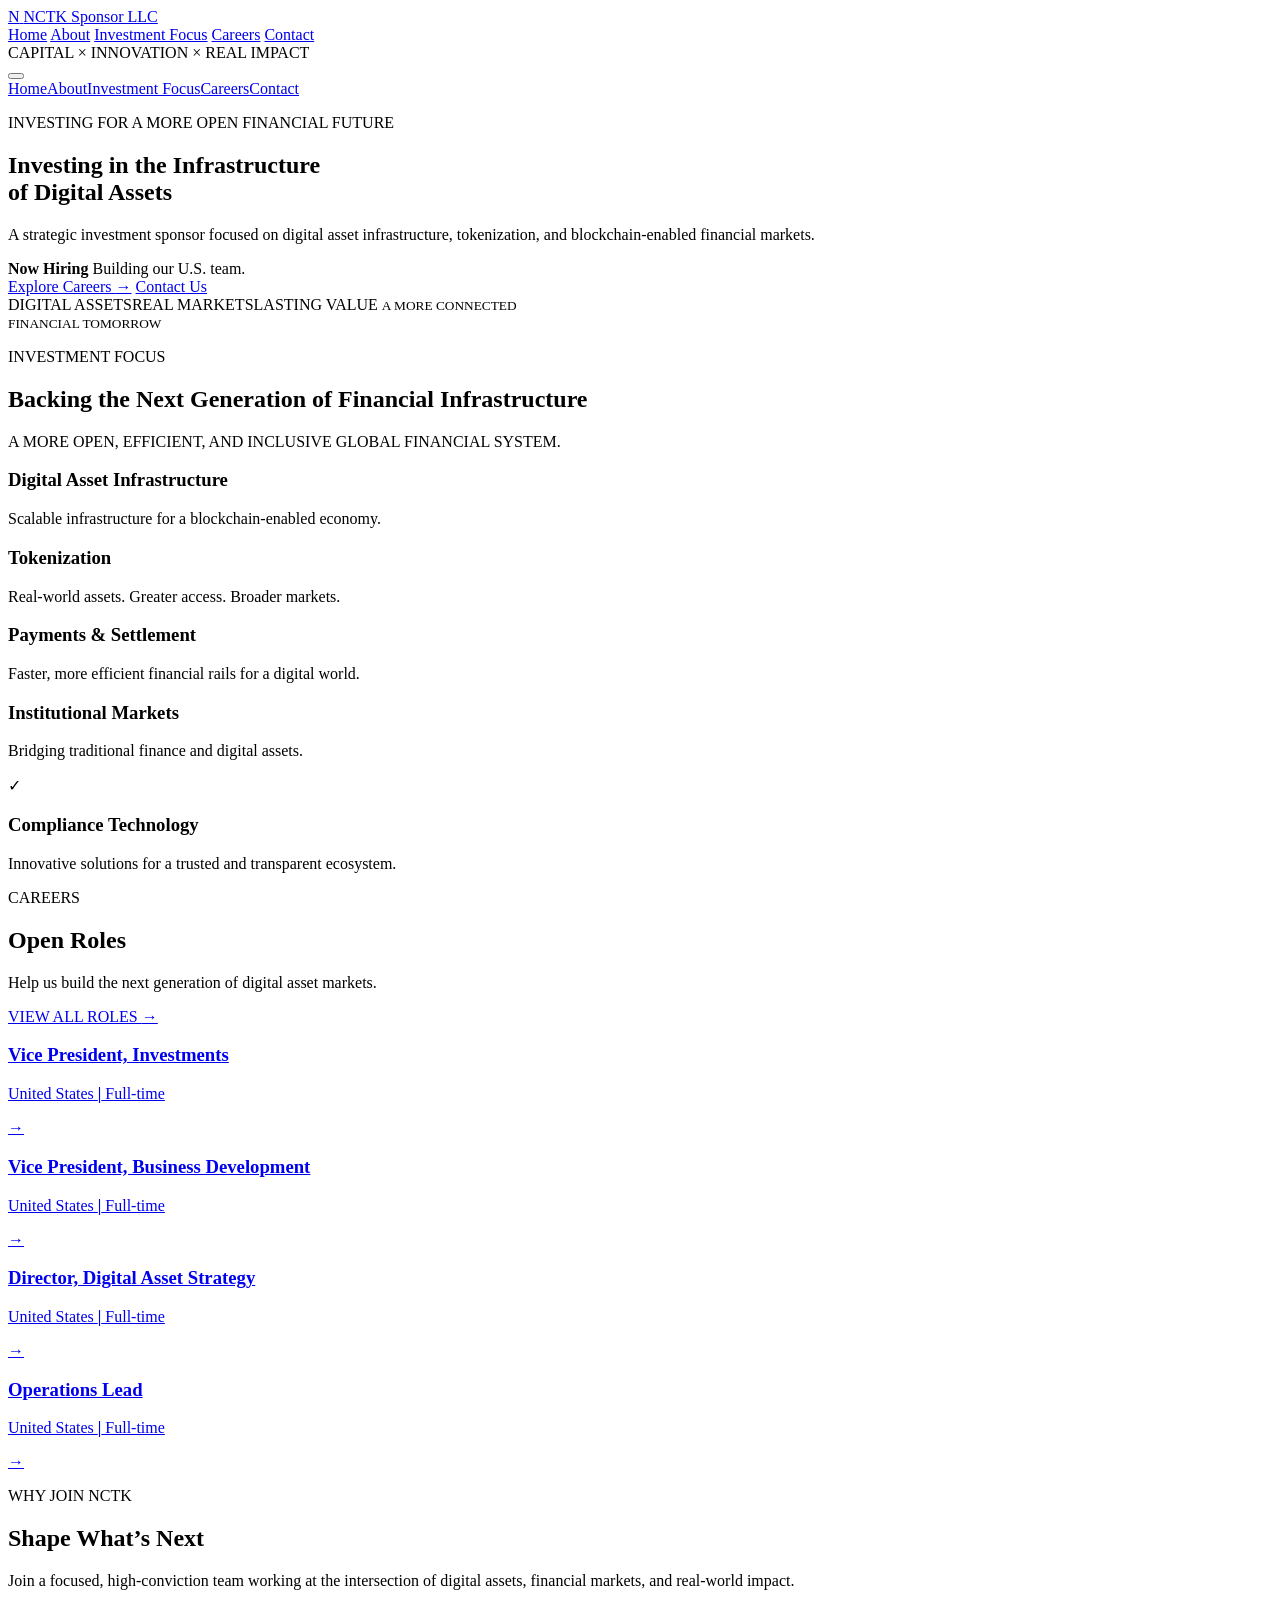
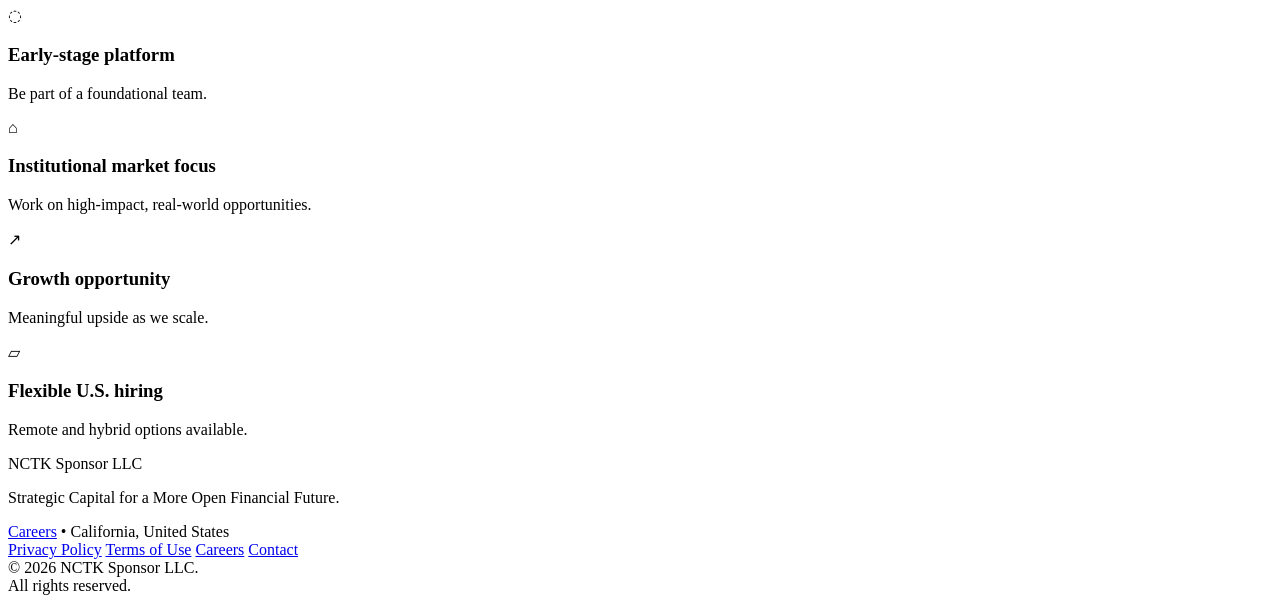
==== index.html @ 91b00ea8 "Add NCTK Sponsor LLC homepage" ====
<!doctype html>
<html lang="en">
<head>
  <meta charset="utf-8" />
  <meta name="viewport" content="width=device-width, initial-scale=1" />
  <meta name="theme-color" content="#071522" />
  <meta name="description" content="NCTK Sponsor LLC is a strategic investment sponsor focused on digital asset infrastructure, tokenization, payments, institutional markets and compliance technology." />
  <title>NCTK Sponsor LLC | Digital Asset Infrastructure</title>
  <link rel="icon" href="assets/favicon.svg" type="image/svg+xml" />
  <link rel="stylesheet" href="styles.css" />
</head>
<body>
  <header class="site-header" id="top">
    <div class="container header-inner">
      <a class="brand" href="#top" aria-label="NCTK Sponsor LLC home">
        <span class="brand-mark" aria-hidden="true">N</span>
        <span class="brand-name">NCTK Sponsor LLC</span>
      </a>
      <nav class="desktop-nav" aria-label="Primary">
        <a class="active" href="#top">Home</a>
        <a href="#about">About</a>
        <a href="#focus">Investment Focus</a>
        <a href="#careers">Careers</a>
        <a href="#contact">Contact</a>
      </nav>
      <div class="header-kicker">CAPITAL × INNOVATION × REAL IMPACT</div>
      <button class="menu-btn" type="button" aria-expanded="false" aria-controls="mobile-menu" aria-label="Open menu">
        <span></span><span></span><span></span>
      </button>
    </div>
    <div class="mobile-menu" id="mobile-menu">
      <a href="#top">Home</a><a href="#about">About</a><a href="#focus">Investment Focus</a><a href="#careers">Careers</a><a href="#contact">Contact</a>
    </div>
  </header>

  <main>
    <section class="hero" id="about">
      <div class="hero-image" aria-hidden="true"></div>
      <div class="hero-shade" aria-hidden="true"></div>
      <div class="container hero-inner">
        <div class="hero-copy">
          <p class="eyebrow">INVESTING FOR A MORE OPEN FINANCIAL FUTURE</p>
          <h1>Investing in the Infrastructure<br class="desktop-only"> of Digital Assets</h1>
          <p class="hero-lede">A strategic investment sponsor focused on digital asset infrastructure, tokenization, and blockchain-enabled financial markets.</p>
          <div class="hiring-callout">
            <strong>Now Hiring</strong>
            <span>Building our U.S. team.</span>
          </div>
          <div class="hero-actions">
            <a class="btn btn-primary" href="#careers">Explore Careers <span>→</span></a>
            <a class="btn btn-secondary" href="#contact">Contact Us</a>
          </div>
        </div>
        <div class="hero-side-copy" aria-hidden="true">
          <span>DIGITAL ASSETS</span><span>REAL MARKETS</span><span>LASTING VALUE</span>
          <i></i>
          <small>A MORE CONNECTED<br>FINANCIAL TOMORROW</small>
        </div>
      </div>
    </section>

    <section class="focus-section section" id="focus">
      <div class="container">
        <div class="section-heading focus-heading">
          <div>
            <p class="eyebrow">INVESTMENT FOCUS</p>
            <h2>Backing the Next Generation of Financial Infrastructure</h2>
          </div>
          <p class="linkline">A MORE OPEN, EFFICIENT, AND INCLUSIVE GLOBAL FINANCIAL SYSTEM.</p>
        </div>
        <div class="focus-grid">
          <article class="focus-card">
            <div class="icon cubes" aria-hidden="true"><span></span><span></span><span></span></div>
            <div><h3>Digital Asset Infrastructure</h3><p>Scalable infrastructure for a blockchain-enabled economy.</p></div>
          </article>
          <article class="focus-card">
            <div class="icon layers" aria-hidden="true"><span></span><span></span><span></span></div>
            <div><h3>Tokenization</h3><p>Real-world assets. Greater access. Broader markets.</p></div>
          </article>
          <article class="focus-card">
            <div class="icon payment" aria-hidden="true"><span></span><span></span></div>
            <div><h3>Payments &amp; Settlement</h3><p>Faster, more efficient financial rails for a digital world.</p></div>
          </article>
          <article class="focus-card">
            <div class="icon bars" aria-hidden="true"><span></span><span></span><span></span></div>
            <div><h3>Institutional Markets</h3><p>Bridging traditional finance and digital assets.</p></div>
          </article>
          <article class="focus-card">
            <div class="icon shield" aria-hidden="true"><span>✓</span></div>
            <div><h3>Compliance Technology</h3><p>Innovative solutions for a trusted and transparent ecosystem.</p></div>
          </article>
        </div>
      </div>
    </section>

    <section class="careers-section section" id="careers">
      <div class="careers-bg" aria-hidden="true"></div>
      <div class="container careers-inner">
        <div class="section-heading careers-heading">
          <div>
            <p class="eyebrow">CAREERS</p>
            <h2>Open Roles</h2>
            <p class="subcopy">Help us build the next generation of digital asset markets.</p>
          </div>
          <a href="careers.html" class="view-all">VIEW ALL ROLES <span>→</span></a>
        </div>
        <div class="jobs-grid">
          <a class="job-card" href="careers.html#vp-investments"><div><h3>Vice President, Investments</h3><p>United States <b>|</b> Full-time</p></div><span>→</span></a>
          <a class="job-card" href="careers.html#vp-business-development"><div><h3>Vice President, Business Development</h3><p>United States <b>|</b> Full-time</p></div><span>→</span></a>
          <a class="job-card" href="careers.html#director-digital-asset-strategy"><div><h3>Director, Digital Asset Strategy</h3><p>United States <b>|</b> Full-time</p></div><span>→</span></a>
          <a class="job-card" href="careers.html#operations-lead"><div><h3>Operations Lead</h3><p>United States <b>|</b> Full-time</p></div><span>→</span></a>
        </div>
      </div>
    </section>

    <section class="why-section section">
      <div class="container why-grid">
        <div class="why-intro">
          <p class="eyebrow">WHY JOIN NCTK</p>
          <h2>Shape What’s Next</h2>
          <p>Join a focused, high-conviction team working at the intersection of digital assets, financial markets, and real-world impact.</p>
        </div>
        <div class="benefits">
          <div class="benefit"><div class="mini-icon people">◌</div><div><h3>Early-stage platform</h3><p>Be part of a foundational team.</p></div></div>
          <div class="benefit"><div class="mini-icon bank">⌂</div><div><h3>Institutional market focus</h3><p>Work on high-impact, real-world opportunities.</p></div></div>
          <div class="benefit"><div class="mini-icon growth">↗</div><div><h3>Growth opportunity</h3><p>Meaningful upside as we scale.</p></div></div>
          <div class="benefit"><div class="mini-icon laptop">▱</div><div><h3>Flexible U.S. hiring</h3><p>Remote and hybrid options available.</p></div></div>
        </div>
      </div>
    </section>
  </main>

  <footer class="site-footer" id="contact">
    <div class="container footer-main">
      <div class="footer-brand">
        <div class="footer-name">NCTK Sponsor LLC</div>
        <p>Strategic Capital for a More Open Financial Future.</p>
      </div>
      <div class="footer-contact">
        <a href="careers.html">Careers</a>
        <span class="dot">•</span>
        <span>California, United States</span>
      </div>
      <nav class="footer-nav" aria-label="Footer">
        <a href="privacy.html">Privacy Policy</a>
        <a href="legal.html">Terms of Use</a>
        <a href="careers.html">Careers</a>
        <a href="#contact">Contact</a>
      </nav>
      <div class="copyright">© 2026 NCTK Sponsor LLC.<br>All rights reserved.</div>
    </div>
  </footer>

  <script src="script.js"></script>
</body>
</html>
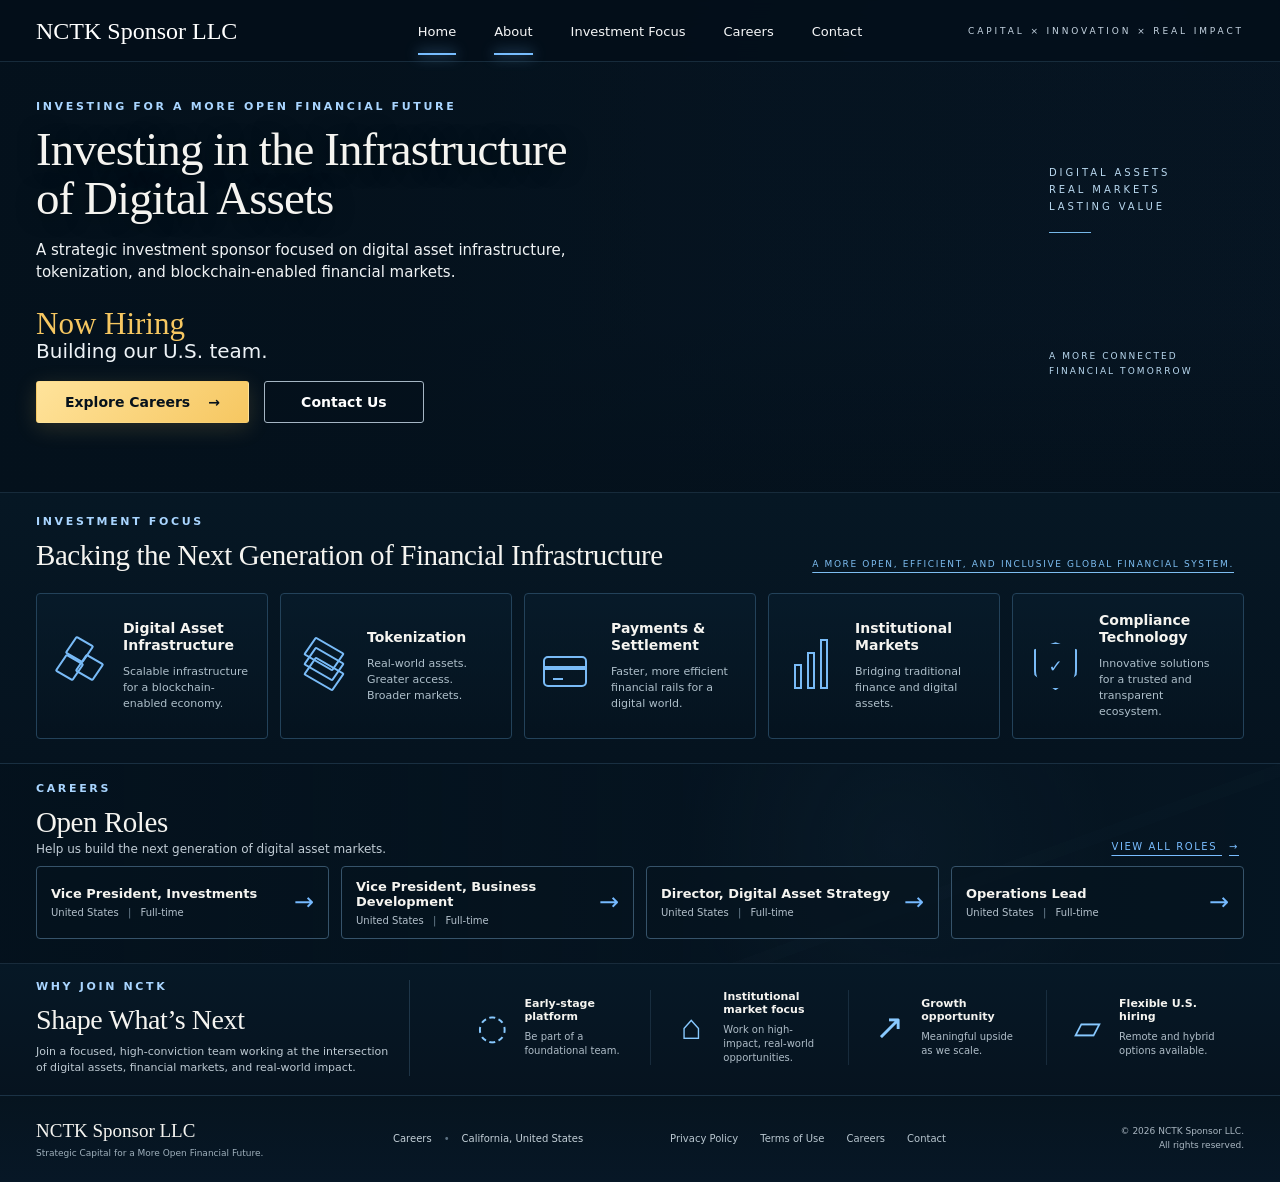
==== commit 3fb11a64: "Use extensionless site routes" ====
--- a/index.html
+++ b/index.html
@@ -12,145 +12,69 @@
 <body>
   <header class="site-header" id="top">
     <div class="container header-inner">
-      <a class="brand" href="#top" aria-label="NCTK Sponsor LLC home">
-        <span class="brand-mark" aria-hidden="true">N</span>
-        <span class="brand-name">NCTK Sponsor LLC</span>
-      </a>
+      <a class="brand" href="#top" aria-label="NCTK Sponsor LLC home"><span class="brand-name">NCTK Sponsor LLC</span></a>
       <nav class="desktop-nav" aria-label="Primary">
-        <a class="active" href="#top">Home</a>
-        <a href="#about">About</a>
-        <a href="#focus">Investment Focus</a>
-        <a href="#careers">Careers</a>
-        <a href="#contact">Contact</a>
+        <a class="active" href="#top">Home</a><a href="#about">About</a><a href="#focus">Investment Focus</a><a href="#careers">Careers</a><a href="#contact">Contact</a>
       </nav>
       <div class="header-kicker">CAPITAL × INNOVATION × REAL IMPACT</div>
-      <button class="menu-btn" type="button" aria-expanded="false" aria-controls="mobile-menu" aria-label="Open menu">
-        <span></span><span></span><span></span>
-      </button>
+      <button class="menu-btn" type="button" aria-expanded="false" aria-controls="mobile-menu" aria-label="Open menu"><span></span><span></span><span></span></button>
     </div>
-    <div class="mobile-menu" id="mobile-menu">
-      <a href="#top">Home</a><a href="#about">About</a><a href="#focus">Investment Focus</a><a href="#careers">Careers</a><a href="#contact">Contact</a>
-    </div>
+    <div class="mobile-menu" id="mobile-menu"><a href="#top">Home</a><a href="#about">About</a><a href="#focus">Investment Focus</a><a href="#careers">Careers</a><a href="#contact">Contact</a></div>
   </header>
 
   <main>
     <section class="hero" id="about">
-      <div class="hero-image" aria-hidden="true"></div>
-      <div class="hero-shade" aria-hidden="true"></div>
+      <div class="hero-image" aria-hidden="true"></div><div class="hero-shade" aria-hidden="true"></div>
       <div class="container hero-inner">
         <div class="hero-copy">
           <p class="eyebrow">INVESTING FOR A MORE OPEN FINANCIAL FUTURE</p>
           <h1>Investing in the Infrastructure<br class="desktop-only"> of Digital Assets</h1>
           <p class="hero-lede">A strategic investment sponsor focused on digital asset infrastructure, tokenization, and blockchain-enabled financial markets.</p>
-          <div class="hiring-callout">
-            <strong>Now Hiring</strong>
-            <span>Building our U.S. team.</span>
-          </div>
-          <div class="hero-actions">
-            <a class="btn btn-primary" href="#careers">Explore Careers <span>→</span></a>
-            <a class="btn btn-secondary" href="#contact">Contact Us</a>
-          </div>
+          <div class="hiring-callout"><strong>Now Hiring</strong><span>Building our U.S. team.</span></div>
+          <div class="hero-actions"><a class="btn btn-primary" href="#careers">Explore Careers <span>→</span></a><a class="btn btn-secondary" href="#contact">Contact Us</a></div>
         </div>
-        <div class="hero-side-copy" aria-hidden="true">
-          <span>DIGITAL ASSETS</span><span>REAL MARKETS</span><span>LASTING VALUE</span>
-          <i></i>
-          <small>A MORE CONNECTED<br>FINANCIAL TOMORROW</small>
-        </div>
+        <div class="hero-side-copy" aria-hidden="true"><span>DIGITAL ASSETS</span><span>REAL MARKETS</span><span>LASTING VALUE</span><i></i><small>A MORE CONNECTED<br>FINANCIAL TOMORROW</small></div>
       </div>
     </section>
 
-    <section class="focus-section section" id="focus">
-      <div class="container">
-        <div class="section-heading focus-heading">
-          <div>
-            <p class="eyebrow">INVESTMENT FOCUS</p>
-            <h2>Backing the Next Generation of Financial Infrastructure</h2>
-          </div>
-          <p class="linkline">A MORE OPEN, EFFICIENT, AND INCLUSIVE GLOBAL FINANCIAL SYSTEM.</p>
-        </div>
-        <div class="focus-grid">
-          <article class="focus-card">
-            <div class="icon cubes" aria-hidden="true"><span></span><span></span><span></span></div>
-            <div><h3>Digital Asset Infrastructure</h3><p>Scalable infrastructure for a blockchain-enabled economy.</p></div>
-          </article>
-          <article class="focus-card">
-            <div class="icon layers" aria-hidden="true"><span></span><span></span><span></span></div>
-            <div><h3>Tokenization</h3><p>Real-world assets. Greater access. Broader markets.</p></div>
-          </article>
-          <article class="focus-card">
-            <div class="icon payment" aria-hidden="true"><span></span><span></span></div>
-            <div><h3>Payments &amp; Settlement</h3><p>Faster, more efficient financial rails for a digital world.</p></div>
-          </article>
-          <article class="focus-card">
-            <div class="icon bars" aria-hidden="true"><span></span><span></span><span></span></div>
-            <div><h3>Institutional Markets</h3><p>Bridging traditional finance and digital assets.</p></div>
-          </article>
-          <article class="focus-card">
-            <div class="icon shield" aria-hidden="true"><span>✓</span></div>
-            <div><h3>Compliance Technology</h3><p>Innovative solutions for a trusted and transparent ecosystem.</p></div>
-          </article>
-        </div>
+    <section class="focus-section section" id="focus"><div class="container">
+      <div class="section-heading focus-heading"><div><p class="eyebrow">INVESTMENT FOCUS</p><h2>Backing the Next Generation of Financial Infrastructure</h2></div><p class="linkline">A MORE OPEN, EFFICIENT, AND INCLUSIVE GLOBAL FINANCIAL SYSTEM.</p></div>
+      <div class="focus-grid">
+        <article class="focus-card"><div class="icon cubes" aria-hidden="true"><span></span><span></span><span></span></div><div><h3>Digital Asset Infrastructure</h3><p>Scalable infrastructure for a blockchain-enabled economy.</p></div></article>
+        <article class="focus-card"><div class="icon layers" aria-hidden="true"><span></span><span></span><span></span></div><div><h3>Tokenization</h3><p>Real-world assets. Greater access. Broader markets.</p></div></article>
+        <article class="focus-card"><div class="icon payment" aria-hidden="true"><span></span><span></span></div><div><h3>Payments &amp; Settlement</h3><p>Faster, more efficient financial rails for a digital world.</p></div></article>
+        <article class="focus-card"><div class="icon bars" aria-hidden="true"><span></span><span></span><span></span></div><div><h3>Institutional Markets</h3><p>Bridging traditional finance and digital assets.</p></div></article>
+        <article class="focus-card"><div class="icon shield" aria-hidden="true"><span>✓</span></div><div><h3>Compliance Technology</h3><p>Innovative solutions for a trusted and transparent ecosystem.</p></div></article>
       </div>
-    </section>
+    </div></section>
 
-    <section class="careers-section section" id="careers">
-      <div class="careers-bg" aria-hidden="true"></div>
-      <div class="container careers-inner">
-        <div class="section-heading careers-heading">
-          <div>
-            <p class="eyebrow">CAREERS</p>
-            <h2>Open Roles</h2>
-            <p class="subcopy">Help us build the next generation of digital asset markets.</p>
-          </div>
-          <a href="careers.html" class="view-all">VIEW ALL ROLES <span>→</span></a>
-        </div>
-        <div class="jobs-grid">
-          <a class="job-card" href="careers.html#vp-investments"><div><h3>Vice President, Investments</h3><p>United States <b>|</b> Full-time</p></div><span>→</span></a>
-          <a class="job-card" href="careers.html#vp-business-development"><div><h3>Vice President, Business Development</h3><p>United States <b>|</b> Full-time</p></div><span>→</span></a>
-          <a class="job-card" href="careers.html#director-digital-asset-strategy"><div><h3>Director, Digital Asset Strategy</h3><p>United States <b>|</b> Full-time</p></div><span>→</span></a>
-          <a class="job-card" href="careers.html#operations-lead"><div><h3>Operations Lead</h3><p>United States <b>|</b> Full-time</p></div><span>→</span></a>
-        </div>
+    <section class="careers-section section" id="careers"><div class="careers-bg" aria-hidden="true"></div><div class="container careers-inner">
+      <div class="section-heading careers-heading"><div><p class="eyebrow">CAREERS</p><h2>Open Roles</h2><p class="subcopy">Help us build the next generation of digital asset markets.</p></div><a href="careers/" class="view-all">VIEW ALL ROLES <span>→</span></a></div>
+      <div class="jobs-grid">
+        <a class="job-card" href="careers/#vp-investments"><div><h3>Vice President, Investments</h3><p>United States <b>|</b> Full-time</p></div><span>→</span></a>
+        <a class="job-card" href="careers/#vp-business-development"><div><h3>Vice President, Business Development</h3><p>United States <b>|</b> Full-time</p></div><span>→</span></a>
+        <a class="job-card" href="careers/#director-digital-asset-strategy"><div><h3>Director, Digital Asset Strategy</h3><p>United States <b>|</b> Full-time</p></div><span>→</span></a>
+        <a class="job-card" href="careers/#operations-lead"><div><h3>Operations Lead</h3><p>United States <b>|</b> Full-time</p></div><span>→</span></a>
       </div>
-    </section>
+    </div></section>
 
-    <section class="why-section section">
-      <div class="container why-grid">
-        <div class="why-intro">
-          <p class="eyebrow">WHY JOIN NCTK</p>
-          <h2>Shape What’s Next</h2>
-          <p>Join a focused, high-conviction team working at the intersection of digital assets, financial markets, and real-world impact.</p>
-        </div>
-        <div class="benefits">
-          <div class="benefit"><div class="mini-icon people">◌</div><div><h3>Early-stage platform</h3><p>Be part of a foundational team.</p></div></div>
-          <div class="benefit"><div class="mini-icon bank">⌂</div><div><h3>Institutional market focus</h3><p>Work on high-impact, real-world opportunities.</p></div></div>
-          <div class="benefit"><div class="mini-icon growth">↗</div><div><h3>Growth opportunity</h3><p>Meaningful upside as we scale.</p></div></div>
-          <div class="benefit"><div class="mini-icon laptop">▱</div><div><h3>Flexible U.S. hiring</h3><p>Remote and hybrid options available.</p></div></div>
-        </div>
+    <section class="why-section section"><div class="container why-grid">
+      <div class="why-intro"><p class="eyebrow">WHY JOIN NCTK</p><h2>Shape What’s Next</h2><p>Join a focused, high-conviction team working at the intersection of digital assets, financial markets, and real-world impact.</p></div>
+      <div class="benefits">
+        <div class="benefit"><div class="mini-icon people">◌</div><div><h3>Early-stage platform</h3><p>Be part of a foundational team.</p></div></div>
+        <div class="benefit"><div class="mini-icon bank">⌂</div><div><h3>Institutional market focus</h3><p>Work on high-impact, real-world opportunities.</p></div></div>
+        <div class="benefit"><div class="mini-icon growth">↗</div><div><h3>Growth opportunity</h3><p>Meaningful upside as we scale.</p></div></div>
+        <div class="benefit"><div class="mini-icon laptop">▱</div><div><h3>Flexible U.S. hiring</h3><p>Remote and hybrid options available.</p></div></div>
       </div>
-    </section>
+    </div></section>
   </main>
 
-  <footer class="site-footer" id="contact">
-    <div class="container footer-main">
-      <div class="footer-brand">
-        <div class="footer-name">NCTK Sponsor LLC</div>
-        <p>Strategic Capital for a More Open Financial Future.</p>
-      </div>
-      <div class="footer-contact">
-        <a href="careers.html">Careers</a>
-        <span class="dot">•</span>
-        <span>California, United States</span>
-      </div>
-      <nav class="footer-nav" aria-label="Footer">
-        <a href="privacy.html">Privacy Policy</a>
-        <a href="legal.html">Terms of Use</a>
-        <a href="careers.html">Careers</a>
-        <a href="#contact">Contact</a>
-      </nav>
-      <div class="copyright">© 2026 NCTK Sponsor LLC.<br>All rights reserved.</div>
-    </div>
-  </footer>
-
+  <footer class="site-footer" id="contact"><div class="container footer-main">
+    <div class="footer-brand"><div class="footer-name">NCTK Sponsor LLC</div><p>Strategic Capital for a More Open Financial Future.</p></div>
+    <div class="footer-contact"><a href="careers/">Careers</a><span class="dot">•</span><span>California, United States</span></div>
+    <nav class="footer-nav" aria-label="Footer"><a href="privacy/">Privacy Policy</a><a href="legal/">Terms of Use</a><a href="careers/">Careers</a><a href="#contact">Contact</a></nav>
+    <div class="copyright">© 2026 NCTK Sponsor LLC.<br>All rights reserved.</div>
+  </div></footer>
   <script src="script.js"></script>
 </body>
 </html>
--- a/styles.css
+++ b/styles.css
@@ -0,0 +1,98 @@
+:root{
+  --bg:#06131f;
+  --bg-2:#071827;
+  --bg-3:#091c2d;
+  --panel:rgba(4,18,30,.68);
+  --panel-2:rgba(6,23,37,.82);
+  --line:#203e55;
+  --line-soft:rgba(109,169,213,.18);
+  --text:#f5f4f0;
+  --muted:#aab9c6;
+  --blue:#78bdff;
+  --blue-2:#5aa7ef;
+  --gold:#f6c761;
+  --gold-2:#ffe39b;
+  --serif: Georgia, 'Times New Roman', serif;
+  --sans: Inter, ui-sans-serif, system-ui, -apple-system, BlinkMacSystemFont, "Segoe UI", Arial, sans-serif;
+  --max:1240px;
+}
+*{box-sizing:border-box}
+html{scroll-behavior:smooth;background:var(--bg)}
+body{margin:0;color:var(--text);background:radial-gradient(circle at 80% 10%,#0b2640 0,transparent 28%),linear-gradient(180deg,#06131f,#061522 60%,#071723);font-family:var(--sans);-webkit-font-smoothing:antialiased}
+a{color:inherit;text-decoration:none}
+button,input,textarea{font:inherit}
+.container{width:min(var(--max),calc(100% - 72px));margin-inline:auto}
+.section{position:relative;border-top:1px solid rgba(117,170,207,.16)}
+.eyebrow{margin:0 0 12px;letter-spacing:.24em;font-size:11px;font-weight:700;color:#a9d5ff}
+.site-header{height:62px;position:sticky;top:0;z-index:50;background:rgba(4,15,25,.92);backdrop-filter:blur(12px);border-bottom:1px solid rgba(117,170,207,.18)}
+.header-inner{height:100%;display:grid;grid-template-columns:1fr auto 1fr;align-items:center;gap:28px}
+.brand{display:inline-flex;align-items:center;gap:11px;justify-self:start;white-space:nowrap}
+.brand-mark{display:none}
+.brand-name{font-family:var(--serif);font-size:24px;line-height:1;color:#fff}
+.desktop-nav{display:flex;align-items:center;gap:38px;font-size:13px}
+.desktop-nav a{position:relative;padding:23px 0 21px;color:#f6f7f8}
+.desktop-nav a::after{content:"";position:absolute;left:50%;right:50%;bottom:5px;height:2px;background:var(--blue);box-shadow:0 0 14px var(--blue);transition:.25s ease}
+.desktop-nav a:hover::after,.desktop-nav a.active::after{left:0;right:0}
+.header-kicker{justify-self:end;font-size:9px;letter-spacing:.32em;color:#c7d6e3;white-space:nowrap}
+.menu-btn,.mobile-menu{display:none}
+.hero{min-height:430px;position:relative;overflow:hidden;background:#071624}
+.hero-image{position:absolute;inset:0;background-image:url('assets/hero-visual.svg');background-size:cover;background-position:center right;filter:saturate(.95) contrast(1.04)}
+.hero-shade{position:absolute;inset:0;background:linear-gradient(90deg,rgba(4,17,28,.97) 0%,rgba(4,17,28,.88) 30%,rgba(4,17,28,.37) 58%,rgba(4,17,28,.08) 100%),linear-gradient(180deg,rgba(1,8,14,.08),rgba(2,13,22,.08) 60%,rgba(3,15,25,.62));}
+.hero-inner{position:relative;z-index:2;min-height:430px;display:flex;align-items:flex-start;justify-content:space-between;padding-top:38px;padding-bottom:38px}
+.hero-copy{width:min(650px,58%)}
+.hero h1{font-family:var(--serif);font-weight:500;font-size:47px;line-height:1.05;letter-spacing:-.02em;margin:0 0 15px;text-wrap:balance;text-shadow:0 2px 20px rgba(0,0,0,.5)}
+.hero-lede{max-width:620px;font-size:15px;line-height:1.48;color:#f0f3f5;margin:0 0 25px}
+.hiring-callout{display:flex;flex-direction:column;margin-bottom:18px}
+.hiring-callout strong{font-family:var(--serif);font-size:31px;line-height:1;color:var(--gold);font-weight:500}
+.hiring-callout span{font-size:20px;color:#eef3f7}
+.hero-actions{display:flex;gap:15px}
+.btn{height:42px;display:inline-flex;align-items:center;justify-content:center;gap:18px;border-radius:3px;padding:0 28px;font-weight:700;font-size:14px;border:1px solid transparent;transition:transform .2s,box-shadow .2s,background .2s}
+.btn:hover{transform:translateY(-1px)}
+.btn-primary{background:linear-gradient(135deg,var(--gold-2),var(--gold));color:#07121c;box-shadow:0 5px 22px rgba(246,199,97,.16)}
+.btn-secondary{border-color:#a5b6c4;color:#fff;background:rgba(4,17,28,.34);min-width:160px}
+.hero-side-copy{width:180px;align-self:center;margin:0 15px 8px auto;display:flex;flex-direction:column;gap:6px;font-size:10px;letter-spacing:.29em;color:#b9d8ef}
+.hero-side-copy i{width:42px;height:1px;background:#77b9e9;margin:14px 0 110px}
+.hero-side-copy small{font-size:9px;line-height:1.65;letter-spacing:.23em}
+.focus-section{padding:22px 0 24px;background:linear-gradient(180deg,#061724 0%,#05131f 100%)}
+.section-heading{display:flex;justify-content:space-between;align-items:flex-end;gap:35px}
+.section-heading h2,.why-intro h2{font-family:var(--serif);font-weight:500;letter-spacing:-.015em;font-size:29px;line-height:1.08;margin:0}
+.focus-heading{margin-bottom:22px}
+.linkline{font-size:9px;letter-spacing:.18em;color:#7dbdf1;text-decoration:underline;text-underline-offset:5px;text-align:right;white-space:nowrap;margin:0 10px 2px 0}
+.focus-grid{display:grid;grid-template-columns:repeat(5,1fr);gap:12px}
+.focus-card{min-height:122px;border:1px solid #23425a;border-radius:4px;background:linear-gradient(180deg,rgba(8,29,45,.66),rgba(4,17,28,.28));display:grid;grid-template-columns:54px 1fr;align-items:center;gap:14px;padding:18px 18px;transition:border-color .2s,transform .2s,background .2s}
+.focus-card:hover{transform:translateY(-2px);border-color:#4f89b1;background:rgba(8,31,49,.72)}
+.focus-card h3{font-size:14px;line-height:1.22;margin:0 0 10px;font-weight:650}.focus-card p{font-size:11px;line-height:1.45;color:#aebfca;margin:0}
+.icon{width:48px;height:54px;position:relative;color:#7ec1ff}
+.icon.cubes span{position:absolute;width:21px;height:21px;border:2px solid #79bbf7;transform:rotate(30deg) skew(-4deg);border-radius:2px}.icon.cubes span:nth-child(1){left:14px;top:0}.icon.cubes span:nth-child(2){left:4px;top:18px}.icon.cubes span:nth-child(3){left:24px;top:18px}
+.icon.layers span{position:absolute;width:34px;height:22px;border:2px solid #79bbf7;transform:rotate(30deg) skew(-5deg);left:8px;border-radius:2px}.icon.layers span:nth-child(1){top:4px}.icon.layers span:nth-child(2){top:14px}.icon.layers span:nth-child(3){top:24px}
+.icon.payment{border:2px solid #79bbf7;border-radius:5px;width:44px;height:31px;margin-top:10px}.icon.payment span:first-child{position:absolute;left:0;right:0;top:8px;height:4px;background:#79bbf7}.icon.payment span:last-child{position:absolute;left:8px;bottom:5px;width:10px;height:2px;background:#79bbf7}
+.icon.bars{display:flex;align-items:flex-end;gap:5px;padding:4px 7px}.icon.bars span{display:block;width:8px;border:2px solid #79bbf7}.icon.bars span:nth-child(1){height:25px}.icon.bars span:nth-child(2){height:37px}.icon.bars span:nth-child(3){height:50px}
+.icon.shield{width:43px;height:48px;border:2px solid #79bbf7;border-radius:3px 3px 19px 19px;clip-path:polygon(50% 0,100% 15%,100% 68%,50% 100%,0 68%,0 15%);display:grid;place-items:center;font-size:17px;margin-left:3px}
+.careers-section{overflow:hidden;background:#071826;padding:18px 0 24px}
+.careers-bg{position:absolute;inset:0;background:linear-gradient(90deg,rgba(4,17,28,.96),rgba(4,17,28,.64) 55%,rgba(5,20,32,.74)),radial-gradient(circle at 70% 40%,rgba(49,85,112,.28),transparent 24%),linear-gradient(160deg,transparent 0 70%,rgba(77,107,128,.08) 70% 72%,transparent 72%);opacity:.9}
+.careers-inner{position:relative}
+.careers-heading{margin-bottom:10px}.careers-heading .subcopy{margin:3px 0 0;color:#c1ccd5;font-size:12px}.view-all{font-size:10px;letter-spacing:.16em;color:#79bdff;text-decoration:underline;text-underline-offset:5px;margin:0 5px 4px 0}.view-all span{margin-left:7px}
+.jobs-grid{display:grid;grid-template-columns:repeat(4,1fr);gap:12px}.job-card{min-height:64px;border:1px solid #36536a;border-radius:4px;background:rgba(5,19,31,.64);display:flex;justify-content:space-between;align-items:center;padding:12px 14px;transition:.2s}.job-card:hover{border-color:#6fb2e6;background:rgba(10,31,48,.9);transform:translateY(-1px)}.job-card h3{font-size:13px;margin:0 0 6px;font-weight:600}.job-card p{font-size:10px;color:#b4c1cc;margin:0}.job-card b{font-weight:400;color:#6e8494;margin:0 6px}.job-card>span{font-size:24px;color:#76baff;font-weight:300}
+.why-section{padding:16px 0 19px;background:linear-gradient(180deg,#061826,#06131f)}
+.why-grid{display:grid;grid-template-columns:31% 1fr;gap:42px;align-items:center}.why-intro{padding-right:18px;border-right:1px solid rgba(117,170,207,.22)}.why-intro h2{font-size:28px;margin-bottom:9px}.why-intro p:last-child{font-size:11px;color:#bdc9d2;line-height:1.45;margin:0}
+.benefits{display:grid;grid-template-columns:repeat(4,1fr);gap:0}.benefit{display:grid;grid-template-columns:42px 1fr;gap:11px;padding:0 19px;border-left:1px solid rgba(117,170,207,.16);align-items:center}.benefit:first-child{border-left:none}.benefit h3{font-size:11px;margin:0 0 7px}.benefit p{font-size:10px;line-height:1.42;color:#aebcc7;margin:0}.mini-icon{color:#88c9ff;font-size:35px;line-height:1;text-align:center;font-family:var(--serif)}
+.site-footer{border-top:1px solid rgba(117,170,207,.18);background:linear-gradient(180deg,#06141f,#071726);padding:24px 0}.footer-main{display:grid;grid-template-columns:1.45fr 1.1fr 1.6fr .8fr;align-items:center;gap:26px}.footer-name{font-family:var(--serif);font-size:19px}.footer-brand p{font-size:9px;color:#9fb0bc;margin:6px 0 0}.footer-contact{font-size:10px;color:#c4d0d8;display:flex;gap:12px;align-items:center}.footer-contact .dot{color:#5b7081}.footer-nav{display:flex;gap:22px;font-size:10px;color:#b9c7d0}.copyright{text-align:right;font-size:9px;line-height:1.5;color:#aab7c2}
+
+.page-hero{padding:74px 0 58px;background:radial-gradient(circle at 76% 20%,rgba(41,93,133,.28),transparent 30%),linear-gradient(180deg,#071725,#06131f);border-bottom:1px solid rgba(117,170,207,.18)}
+.page-hero h1{font:500 52px/1.05 var(--serif);margin:0 0 14px}.page-hero p{max-width:730px;color:#bac7d1;line-height:1.6}.roles-page{padding:40px 0 70px}.role-block{padding:30px;border:1px solid #25455d;border-radius:6px;background:rgba(6,23,36,.72);margin-bottom:18px;scroll-margin-top:90px}.role-top{display:flex;justify-content:space-between;gap:30px;align-items:flex-start}.role-top h2{font:500 30px/1.1 var(--serif);margin:0 0 8px}.role-meta{font-size:12px;color:#9db0bf}.role-summary{max-width:760px;color:#c0ccd5;line-height:1.6;font-size:14px}.role-actions{display:flex;gap:12px;margin-top:20px}.details-grid{display:grid;grid-template-columns:1fr 1fr;gap:28px;margin-top:24px}.details-grid h3{font-size:13px;letter-spacing:.08em;text-transform:uppercase;color:#9fd2ff}.details-grid ul{padding-left:18px;color:#b9c7d1;line-height:1.7;font-size:13px}
+.apply-panel{min-width:210px;text-align:right}.apply-panel .btn{min-width:170px}.apply-panel small{display:block;color:#8296a5;font-size:10px;margin-top:9px}
+.legal-page{padding:75px 0}.legal-page h1{font:500 46px/1.1 var(--serif)}.legal-page h2{font:500 25px/1.2 var(--serif);margin-top:32px}.legal-page p,.legal-page li{color:#bcc9d2;line-height:1.7;font-size:14px;max-width:850px}
+
+@media (max-width:1100px){
+  .header-inner{grid-template-columns:auto 1fr auto}.desktop-nav{gap:22px}.header-kicker{display:none}.focus-grid{grid-template-columns:repeat(3,1fr)}.focus-card:nth-child(4),.focus-card:nth-child(5){min-height:112px}.jobs-grid{grid-template-columns:repeat(2,1fr)}.why-grid{grid-template-columns:1fr}.why-intro{border-right:0;border-bottom:1px solid rgba(117,170,207,.18);padding:0 0 20px}.footer-main{grid-template-columns:1.1fr 1fr}.copyright{text-align:left}.hero-copy{width:70%}
+}
+@media (max-width:760px){
+  .container{width:min(100% - 34px,var(--max))}.site-header{height:58px}.header-inner{display:flex;justify-content:space-between;gap:15px}.brand-name{font-size:20px}.desktop-nav{display:none}.menu-btn{display:flex;width:32px;height:32px;border:0;background:transparent;flex-direction:column;gap:5px;align-items:flex-end;justify-content:center;padding:0}.menu-btn span{width:22px;height:2px;background:#fff;display:block;transition:.2s}.menu-btn[aria-expanded="true"] span:nth-child(1){transform:translateY(7px) rotate(45deg)}.menu-btn[aria-expanded="true"] span:nth-child(2){opacity:0}.menu-btn[aria-expanded="true"] span:nth-child(3){transform:translateY(-7px) rotate(-45deg)}
+  .mobile-menu{display:grid;position:absolute;top:58px;left:0;right:0;background:rgba(4,15,25,.98);border-bottom:1px solid #25455d;transform-origin:top;transform:scaleY(0);opacity:0;pointer-events:none;transition:.2s;padding:10px 17px 18px}.mobile-menu.open{transform:scaleY(1);opacity:1;pointer-events:auto}.mobile-menu a{padding:12px 0;border-bottom:1px solid rgba(117,170,207,.12);font-size:14px}
+  .hero{min-height:438px}.hero-image{background-size:auto 100%;background-position:57% center}.hero-shade{background:linear-gradient(90deg,rgba(4,17,28,.98),rgba(4,17,28,.83) 48%,rgba(4,17,28,.27) 78%,rgba(4,17,28,.12)),linear-gradient(180deg,rgba(4,17,28,.07),rgba(4,17,28,.23))}.hero-inner{min-height:438px;padding-top:20px;padding-bottom:20px;display:block}.hero-copy{width:88%}.eyebrow{font-size:9px;line-height:1.45;margin-bottom:9px}.hero h1{font-size:31px;line-height:1.02;margin-bottom:14px}.desktop-only{display:none}.hero-lede{font-size:12px;line-height:1.42;max-width:310px;margin-bottom:17px}.hiring-callout{margin-bottom:11px}.hiring-callout strong{font-size:25px}.hiring-callout span{font-size:15px}.hero-actions{display:grid;grid-template-columns:1fr;gap:8px;width:198px}.btn{height:38px;padding:0 17px;font-size:12px}.btn-secondary{min-width:0}.hero-side-copy{display:none}
+  .focus-section{padding:18px 0}.section-heading{display:block}.section-heading h2,.why-intro h2{font-size:27px}.linkline{display:none}.focus-grid{grid-template-columns:1fr;gap:6px}.focus-card{min-height:68px;grid-template-columns:62px 1fr;padding:10px 15px}.focus-card h3{font-size:12px;margin-bottom:4px}.focus-card p{font-size:10px;line-height:1.3}.icon{transform:scale(.78);transform-origin:center}.focus-card::after{content:"→";position:absolute;right:17px;color:#76baff;font-size:22px}.focus-card{position:relative;padding-right:46px}
+  .careers-section{padding:16px 0 18px}.careers-heading{display:flex;align-items:flex-end}.careers-heading h2{font-size:27px}.careers-heading .subcopy{display:none}.view-all{font-size:8px}.jobs-grid{grid-template-columns:1fr;gap:6px}.job-card{min-height:49px;padding:8px 12px}.job-card h3{font-size:11px;margin-bottom:3px}.job-card p{font-size:9px}.job-card>span{font-size:20px}
+  .why-section{padding:16px 0}.why-grid{gap:14px}.why-intro{padding-bottom:13px}.why-intro h2{font-size:27px}.why-intro p:last-child{display:none}.benefits{grid-template-columns:1fr}.benefit{border-left:none;border-bottom:1px solid rgba(117,170,207,.13);padding:9px 0;grid-template-columns:52px 1fr}.benefit:last-child{border-bottom:0}.benefit h3{font-size:11px;margin-bottom:3px}.benefit p{font-size:9px}.mini-icon{font-size:30px}
+  .site-footer{padding:17px 0}.footer-main{display:block}.footer-brand{margin-bottom:12px}.footer-name{font-size:17px}.footer-contact{margin-bottom:12px}.footer-nav{flex-wrap:wrap;gap:10px 18px;margin-bottom:12px}.copyright{text-align:center;font-size:8px}
+  .page-hero{padding:48px 0 35px}.page-hero h1{font-size:38px}.roles-page{padding:25px 0 45px}.role-block{padding:20px}.role-top{display:block}.apply-panel{text-align:left;margin-top:18px}.details-grid{grid-template-columns:1fr;gap:6px}.role-top h2{font-size:26px}.legal-page{padding:48px 0}.legal-page h1{font-size:38px}
+}
